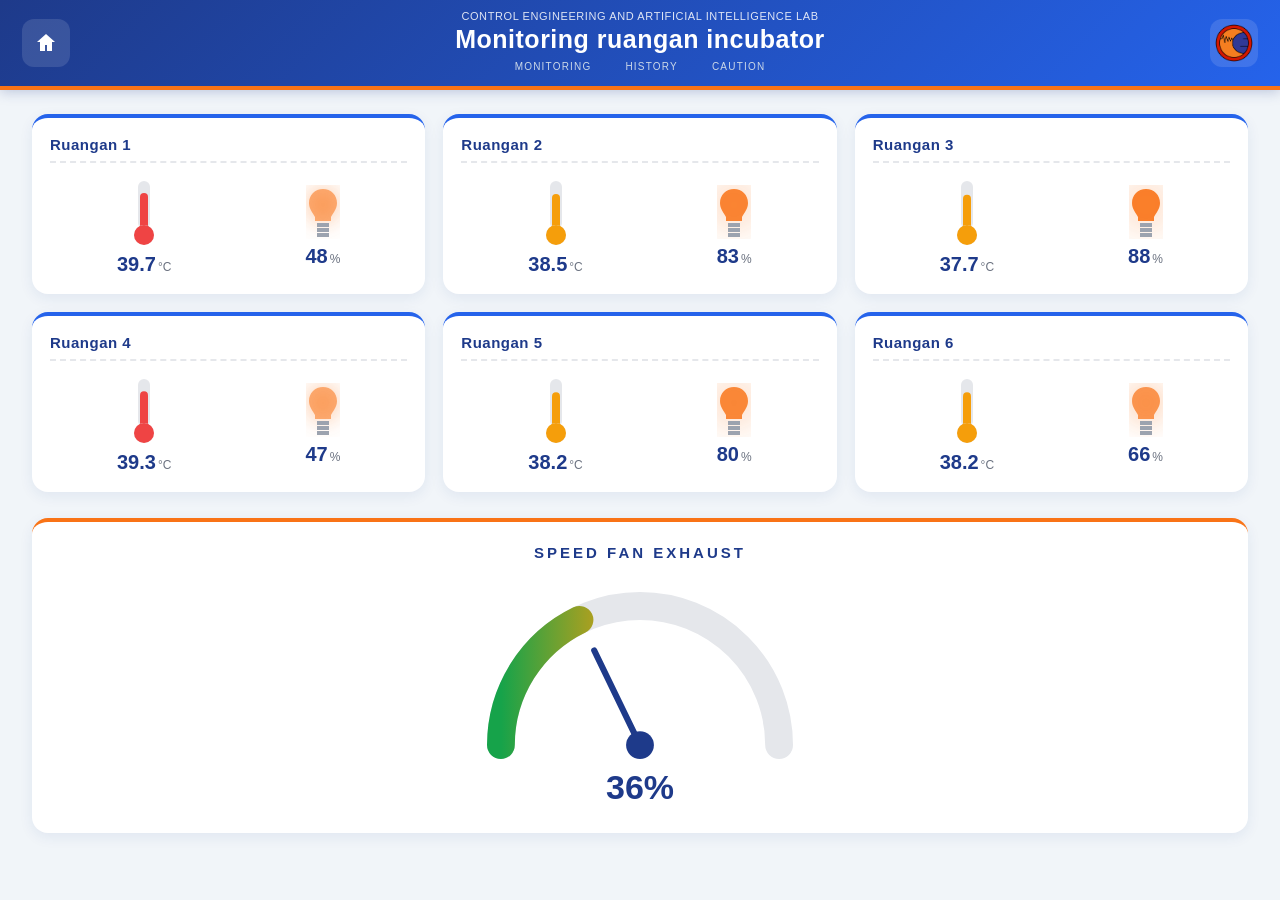
==== monitoring.html @ 45e11227 "Upload pertama INCUBATOR WEB" ====
<!DOCTYPE html>
<html lang="id">
<head>
<meta charset="UTF-8" />
<meta name="viewport" content="width=device-width, initial-scale=1.0" />
<title>Monitoring - Incubator</title>
<link rel="stylesheet" href="style.css" />
</head>
<body>

<header class="topbar">
  <div class="topbar-left">
    <a href="index.html" class="icon-btn" title="Home">
      <svg viewBox="0 0 24 24" width="24" height="24" fill="currentColor">
        <path d="M12 3l9 8h-3v9h-5v-6h-2v6H6v-9H3l9-8z"/>
      </svg>
    </a>
  </div>

  <div class="title-block">
    <p class="teks-1">Control Engineering and Artificial Intelligence Lab</p>
    <h1 class="teks-2">Monitoring ruangan incubator</h1>
    <nav class="teks-3">
      <a href="monitoring.html">Monitoring</a>
      <a href="riwayat.html">History</a>
      <a href="caution.html">Caution</a>
    </nav>
  </div>

  <div class="topbar-right">
    <a href="#" class="icon-btn lab-logo" title="Lab">
      <img src="assets/logo-cec.png" alt="LAB" />
    </a>
  </div>
</header>

<main class="content">

  <!-- Bar loading koneksi ESP -->
  <div class="conn-bar" id="connBar">
    <div class="spinner"></div>
    <span>Menunggu koneksi ESP...</span>
  </div>

  <!-- 6 kartu ruangan -->
  <section class="rooms-grid" id="roomsGrid"></section>

  <!-- Speedometer fan -->
  <section class="fan-section">
    <h3>SPEED FAN EXHAUST</h3>
    <div class="gauge-wrap">
      <svg viewBox="0 0 220 150" class="gauge">
        <defs>
          <linearGradient id="gaugeGrad" x1="0" y1="0" x2="1" y2="0">
            <stop offset="0%"   stop-color="#16a34a"/>
            <stop offset="50%"  stop-color="#f59e0b"/>
            <stop offset="100%" stop-color="#dc2626"/>
          </linearGradient>
        </defs>
        <path d="M20,110 A90,90 0 0 1 200,110" fill="none"
              stroke="#e5e7eb" stroke-width="18" stroke-linecap="round"/>
        <path id="gaugeArc" d="M20,110 A90,90 0 0 1 200,110" fill="none"
              stroke="url(#gaugeGrad)" stroke-width="18" stroke-linecap="round"
              stroke-dasharray="282.7" stroke-dashoffset="282.7"/>
        <line id="gaugeNeedle" x1="110" y1="110" x2="110" y2="42"
              stroke="#1e3a8a" stroke-width="4" stroke-linecap="round"/>
        <circle cx="110" cy="110" r="9" fill="#1e3a8a"/>
        <text id="fanText" x="110" y="145" text-anchor="middle"
              font-size="22" font-weight="800" fill="#1e3a8a">0%</text>
      </svg>
    </div>
  </section>

</main>

<script src="script.js"></script>
</body>
</html>
---- style.css ----
/* ========== RESET & VARIABEL ========== */
* { box-sizing: border-box; margin: 0; padding: 0; }

:root {
  --bg: #f1f5f9;
  --blue-dark: #1e3a8a;      
  --blue: #2563eb;           
  --blue-soft: #dbeafe;
  --orange: #f97316;         
  --orange-soft: #ffedd5;
  --accent: #fb923c;
  --text: #1f2937;
  --muted: #6b7280;
  --card: #ffffff;
  --green: #16a34a;
  --red: #dc2626;
  --yellow: #eab308;
}

body {
  font-family: 'Segoe UI', Roboto, sans-serif;
  background: var(--bg);
  color: var(--text);
  min-height: 100vh;
}

/* ============================================================
   TOP BAR — CSS GRID 3 KOLOM (JUDUL TEPAT DI TENGAH)
   ============================================================ */
.topbar {
  display: grid;
  grid-template-columns: minmax(0, 1fr) auto minmax(0, 1fr);  /* ← kiri & kanan selalu sama lebar */
  align-items: center;
  gap: 12px;
  padding: 10px 22px;
  background: linear-gradient(135deg, var(--blue-dark), var(--blue));
  color: #fff;
  box-shadow: 0 2px 12px rgba(30,58,138,0.25);
  border-bottom: 4px solid var(--orange);
  position: sticky; top: 0; z-index: 100;
}

.topbar-left {
  display: flex; align-items: center;
  justify-self: start;
  min-width: 0;                                /* ← izinkan mengecil */                            /* ← jangan melebar keluar */
}

.topbar-right {
  display: flex; align-items: center;
  justify-self: end;
  min-width: 0;
  overflow: hidden;
}

.icon-btn {
  display: flex; align-items: center; justify-content: center;
  width: 48px; height: 48px; border-radius: 12px;
  background: rgba(255,255,255,0.12); color: #fff;
  text-decoration: none; transition: 0.2s; flex-shrink: 0;
}
.icon-btn:hover { background: var(--orange); }

.lab-logo img {
  width: 44px; height: 44px;              /* sesuaikan ukuran logo */
  object-fit: contain;                    /* gambar tidak gepeng */
}

/* Status ESP */
.esp-status {
  display: flex; align-items: center; gap: 6px;
  background: rgba(0,0,0,0.25); padding: 6px 12px;
  border-radius: 20px; font-size: 11px; font-weight: 600;
  letter-spacing: 0.5px;
}
.esp-status .dot {
  width: 8px; height: 8px; border-radius: 50%;
  background: var(--red); box-shadow: 0 0 8px var(--red);
  animation: pulse 1.5s infinite;
}
.esp-status.online .dot {
  background: #22c55e; box-shadow: 0 0 8px #22c55e;
  animation: none;
}
@keyframes pulse {
  0%, 100% { opacity: 1; }
  50%      { opacity: 0.4; }
}

/* Blok judul (tengah) */
.title-block {
  text-align: center;
  line-height: 1.15;
  justify-self: center;
  max-width: 100%;
}
.teks-1 {
  font-size: 11px; letter-spacing: 0.6px; opacity: 0.85;
  text-transform: uppercase; margin-bottom: 2px; text-align: center;
}
.teks-2 {
  font-size: 25px; font-weight: 700; letter-spacing: 0.5px;
  color: #fff; margin: 2px 0 6px; text-align: center;
}
.teks-3 { display: flex; justify-content: center; gap: 22px; }
.teks-3 a {
  font-size: 10px; letter-spacing: 1.2px; text-transform: uppercase;
  color: #cbd8e8; text-decoration: none; padding: 2px 6px;
  border-bottom: 1.5px solid transparent; transition: 0.2s;
}
.teks-3 a:hover { color: var(--orange); border-bottom-color: var(--orange); }
.teks-3 a.active {
  color: var(--orange); border-bottom-color: var(--orange);
  font-weight: 700;
  text-shadow: 0 0 12px rgba(249,115,22,0.9);
}

/* ========== BLOK JUDUL (TENGAH) ========== */
.title-block {
  text-align: center;         /* ← INI yang benar, bukan "middle" */
  line-height: 1.15;
  justify-self: center;       /* pastikan grid menaruh di tengah */
  max-width: 100%;
}
.teks-1 {
  font-size: 11px; letter-spacing: 0.6px; opacity: 0.85;
  text-transform: uppercase; margin-bottom: 2px; text-align: center;
}
.teks-2 {
  font-size: 25px; font-weight: 700; letter-spacing: 0.5px;
  color: #fff; margin: 2px 0 6px; text-align: center;   
}
.teks-3 { display: flex; justify-content: center; gap: 22px; }
.teks-3 a {
  font-size: 10px; letter-spacing: 1.2px; text-transform: uppercase;
  color: #cbd8e8; text-decoration: none; padding: 2px 6px;
  border-bottom: 1.5px solid transparent; transition: 0.2s;
}
.teks-3 a:hover { color: var(--orange); border-bottom-color: var(--orange); }
.teks-3 a.active {
  color: var(--orange); border-bottom-color: var(--orange);
  font-weight: 700;
  text-shadow: 0 0 12px rgba(249,115,22,0.9);
  transform: scale(1.05);
}

/* ========== HOME: BAR JUDUL ========== */
.title-section {
  display: grid; grid-template-columns: 1fr 1fr 1fr; align-items: center;
  gap: 16px; padding: 14px 32px; background: #fff;
  border-bottom: 1px solid #e5e7eb;
}
.ts-left { font-size: 13px; color: var(--muted); }
.ts-left .label { font-weight: 700; color: var(--blue); }
.ts-center h2 {
  text-align: center; font-size: 18px; letter-spacing: 3px;
  color: var(--blue-dark); font-weight: 800;
}

/* ========== HOME: HERO CAROUSEL (FOTO KELOMPOK) ========== */
.hero {
  position: relative; height: 480px;
  margin: 24px; border-radius: 20px; overflow: hidden;
  box-shadow: 0 12px 32px rgba(30,58,138,0.25);
  border: 3px solid var(--orange);
}
.slide { position: absolute; inset: 0; }
.slide-bg {
  position: absolute; inset: -30px;   /* dilebihkan supaya blur tidak gelap di tepi */
  background-size: cover; background-position: center;
  filter: blur(2px) brightness(0.55) saturate(1.1);
  transform: scale(1.05);
  transition: background 0.6s ease;
}
/* Overlay gradient biru ke transparan untuk menonjolkan teks */
.slide::after {
  content: "";
  position: absolute; inset: 0;
  background: linear-gradient(90deg,
    rgba(30,58,138,0.85) 0%,
    rgba(30,58,138,0.55) 50%,
    rgba(30,58,138,0.25) 100%);
  z-index: 1;
}
.slide-content {
  position: relative; z-index: 2; color: #fff;
  padding: 60px; max-width: 900px; height: 100%;
  display: flex; flex-direction: column; justify-content: center;
  text-shadow: 0 2px 12px rgba(0,0,0,0.8);
}
.slide-content h3 {
  font-size: 34px; margin-bottom: 16px;
  text-shadow: 0 3px 14px rgba(0,0,0,0.9);
  border-left: 5px solid var(--orange);
  padding-left: 16px;
}
.slide-content p {
  font-size: 16px; line-height: 1.75;
  text-shadow: 0 2px 10px rgba(0,0,0,0.85);
  max-width: 720px;
}

.arrow {
  position: absolute; top: 50%; transform: translateY(-50%);
  z-index: 3;
  width: 54px; height: 54px;
  border: none;
  background: transparent;             /* ← hilangkan background */
  color: #ffffff;                       /* warna panah putih */
  font-size: 40px;                      /* ← perbesar panah */
  font-weight: 700;
  cursor: pointer;
  transition: 0.2s;
  text-shadow: 0 3px 10px rgba(0,0,0,0.9);  /* bayangan agar terlihat di foto */
  padding: 0;
  line-height: 1;
}
.arrow:hover {
  color: var(--orange);                 /* berubah orange saat hover */
  transform: translateY(-50%) scale(1.2);
}
.arrow.left { left: 0px; }
.arrow.right { right: 0px; }

.dots {
  position: absolute; bottom: 18px; left: 50%; transform: translateX(-50%);
  display: flex; gap: 10px; z-index: 3;
}
.dot {
  width: 11px; height: 11px; border-radius: 50%;
  background: rgba(255,255,255,0.5); cursor: pointer;
  transition: 0.2s; border: 2px solid transparent;
}
.dot.active {
  background: var(--orange); transform: scale(1.25);
  border-color: #fff;
}

/* ========== HOME: BAR ANGGOTA ========== */
.members-bar {
  background: #fff; margin: 0 24px 24px; padding: 22px 28px;
  border-radius: 16px; box-shadow: 0 4px 14px rgba(30,58,138,0.08);
  border-top: 4px solid var(--orange);
}
.members-bar h3 {
  color: var(--blue-dark); margin-bottom: 14px;
  font-size: 15px; letter-spacing: 1.5px; text-transform: uppercase;
}
.members-bar ul {
  list-style: none; display: grid; gap: 8px;
  grid-template-columns: repeat(auto-fit, minmax(240px, 1fr));
}
.members-bar li {
  font-size: 14px; padding: 10px 14px;
  background: var(--blue-soft); border-left: 4px solid var(--orange);
  border-radius: 8px;
}
.members-bar li b { color: var(--blue-dark); }

/* ========== KONTEN UMUM ========== */
.content { padding: 24px 32px; max-width: 1300px; margin: 0 auto; }

/* ========== MONITORING: CONN BAR ========== */
.conn-bar {
  display: flex; align-items: center; gap: 14px;
  background: var(--orange-soft); border: 2px solid var(--orange);
  color: #9a3412; padding: 14px 20px; border-radius: 12px;
  margin-bottom: 20px; font-weight: 700;
}
.conn-bar.hidden { display: none; }
.spinner {
  width: 22px; height: 22px; border: 3px solid var(--orange);
  border-top-color: transparent; border-radius: 50%;
  animation: spin 0.8s linear infinite;
}
@keyframes spin { to { transform: rotate(360deg); } }

/* ========== MONITORING: ROOMS GRID ========== */
.rooms-grid {
  display: grid; grid-template-columns: repeat(3, 1fr);
  gap: 18px; margin-bottom: 26px;
}
.room-card {
  background: #fff; border-radius: 16px; padding: 18px;
  box-shadow: 0 4px 14px rgba(30,58,138,0.08);
  border-top: 4px solid var(--blue);
  transition: 0.2s;
}
.room-card:hover {
  transform: translateY(-3px);
  box-shadow: 0 10px 24px rgba(30,58,138,0.15);
  border-top-color: var(--orange);
}
.room-head {
  font-size: 15px; font-weight: 800; color: var(--blue-dark);
  margin-bottom: 14px; padding-bottom: 8px;
  border-bottom: 2px dashed #e5e7eb; letter-spacing: 0.5px;
}
.room-body { display: flex; justify-content: space-around; align-items: center; }
.indicator { display: flex; flex-direction: column; align-items: center; gap: 6px; }
.ind-val { display: flex; align-items: baseline; gap: 2px; }
.ind-val .num { font-size: 20px; font-weight: 800; color: var(--blue-dark); }
.ind-val .unit { font-size: 12px; color: var(--muted); }
.thermo { width: 34px; height: 70px; }
.lamp { width: 34px; height: 54px; }

/* ========== MONITORING: FAN GAUGE ========== */
.fan-section {
  background: #fff; border-radius: 16px; padding: 22px;
  box-shadow: 0 4px 14px rgba(30,58,138,0.08);
  border-top: 4px solid var(--orange);
}
.fan-section h3 {
  text-align: center; color: var(--blue-dark);
  margin-bottom: 10px; font-size: 15px; letter-spacing: 3px; font-weight: 800;
}
.gauge-wrap { display: flex; justify-content: center; }
.gauge { width: 340px; max-width: 100%; height: 240px; }

/* ========== RIWAYAT ========== */
.filter-bar {
  background: #fff; border-radius: 14px; padding: 16px 20px;
  display: flex; flex-wrap: wrap; gap: 24px; align-items: center;
  margin-bottom: 20px; box-shadow: 0 4px 14px rgba(30,58,138,0.08);
  border-left: 5px solid var(--orange);
}
.filter-group { display: flex; align-items: center; gap: 10px; }
.filter-group label { font-weight: 700; color: var(--blue-dark); font-size: 14px; }
.filter-group select {
  padding: 8px 14px; border-radius: 8px; border: 2px solid var(--blue-soft);
  font-size: 14px; background: #f8fafc; cursor: pointer;
  color: var(--blue-dark); font-weight: 600;
}
.filter-group select:focus { outline: none; border-color: var(--orange); }
.date-buttons { display: flex; gap: 6px; flex-wrap: wrap; }
.date-btn {
  padding: 8px 14px; border-radius: 8px; border: 2px solid var(--blue-soft);
  background: #f8fafc; cursor: pointer; font-size: 13px; transition: 0.2s;
  color: var(--blue-dark); font-weight: 600;
}
.date-btn:hover { background: var(--blue-soft); border-color: var(--blue); }
.date-btn.active {
  background: var(--orange); color: #fff; border-color: var(--orange);
  box-shadow: 0 4px 12px rgba(249,115,22,0.4);
}

/* Ringkasan angka */
.summary-cards {
  display: grid; grid-template-columns: repeat(4, 1fr); gap: 14px;
  margin-bottom: 20px;
}
.sum-card {
  background: #fff; border-radius: 12px; padding: 14px 18px;
  box-shadow: 0 4px 14px rgba(30,58,138,0.08);
  border-left: 5px solid var(--blue);
}
.sum-card .lbl {
  font-size: 11px; letter-spacing: 1px; text-transform: uppercase;
  color: var(--muted); margin-bottom: 4px; font-weight: 700;
}
.sum-card .val {
  font-size: 22px; font-weight: 800; color: var(--blue-dark);
}
.sum-card.warm { border-left-color: var(--red); }
.sum-card.warm .val { color: var(--red); }
.sum-card.cool { border-left-color: var(--blue); }
.sum-card.light { border-left-color: var(--orange); }
.sum-card.light .val { color: var(--orange); }

/* Chart */
.chart-wrap {
  background: #fff; border-radius: 16px; padding: 22px;
  box-shadow: 0 4px 14px rgba(30,58,138,0.08);
  margin-bottom: 20px;
  border-top: 4px solid var(--blue);
}
.chart-wrap h3 { color: var(--blue-dark); margin-bottom: 14px; }
.chart-canvas-box { position: relative; height: 340px; }

/* Tabel data */
.table-wrap {
  background: #fff; border-radius: 16px; padding: 22px;
  box-shadow: 0 4px 14px rgba(30,58,138,0.08);
  border-top: 4px solid var(--orange);
}
.table-wrap h3 { color: var(--blue-dark); margin-bottom: 14px; }
.table-scroll { max-height: 420px; overflow-y: auto; border-radius: 10px; }
.data-table {
  width: 100%; border-collapse: collapse; font-size: 13px;
}
.data-table thead {
  position: sticky; top: 0; background: var(--blue-dark); color: #fff;
  z-index: 2;
}
.data-table th, .data-table td {
  padding: 10px 14px; text-align: left; border-bottom: 1px solid #e5e7eb;
}
.data-table tbody tr:nth-child(even) { background: #f8fafc; }
.data-table tbody tr:hover { background: var(--blue-soft); }
.badge {
  
  padding: 3px 10px; border-radius: 12px;
  font-size: 11px; font-weight: 700;
}
.badge.ok    { background: #dcfce7; color: #166534; }
.badge.warn  { background: #fef3c7; color: #92400e; }
.badge.danger{ background: #fee2e2; color: #991b1b; }

/* ========== CAUTION ========== */
.page-title { color: var(--blue-dark); margin-bottom: 6px; }
.page-sub { color: var(--muted); font-size: 14px; margin-bottom: 20px; }
.caution-grid {
  display: grid; grid-template-columns: repeat(2, 1fr); gap: 16px;
}
.warn-card {
  padding: 18px 20px; border-radius: 14px;
  display: flex; align-items: center; gap: 16px;
  box-shadow: 0 4px 14px rgba(0,0,0,0.08);
  animation: shakeIn 0.5s ease;
}
@keyframes shakeIn {
  0%   { opacity: 0; transform: translateX(-12px); }
  100% { opacity: 1; transform: translateX(0); }
}
.warn-card.danger { background: #fee2e2; border-left: 6px solid #dc2626; }
.warn-card.warn   { background: #fef3c7; border-left: 6px solid #f59e0b; }
.warn-emoji { font-size: 36px; }
.warn-info strong { display: block; font-size: 16px; margin-bottom: 4px; color: #1f2937; }
.warn-info span { font-size: 13px; color: #444; }

.no-warning {
  grid-column: 1 / -1;
  background: #fff; border-radius: 16px; padding: 60px 30px;
  text-align: center;
  box-shadow: 0 4px 14px rgba(30,58,138,0.08);
  border: 2px dashed var(--blue-soft);
}
.no-warning .ok-icon { font-size: 60px; margin-bottom: 12px; }
.no-warning p { color: var(--muted); font-size: 16px; font-weight: 600; }
.no-warning.waiting {
  border: 2px dashed var(--orange);
  background: var(--orange-soft);
}
.no-warning.waiting .ok-icon {
  animation: pulse 1.5s infinite;
}
.no-warning.waiting p {
  color: #9a3412;
}
/* ========== HOME: MONITORING INSTAN ========== */
.instant-monitor {
  background: #fff;
  margin: 0 24px 24px;
  padding: 22px 28px;
  border-radius: 16px;
  box-shadow: 0 4px 14px rgba(30,58,138,0.08);
  border-top: 4px solid var(--orange);
}

.im-header {
  display: flex;
  justify-content: space-between;
  align-items: center;
  margin-bottom: 16px;
  flex-wrap: wrap;
  gap: 8px;
}

.im-header h3 {
  color: var(--blue-dark);
  font-size: 15px;
  letter-spacing: 1.5px;
  text-transform: uppercase;
}

.im-badge {
  font-size: 11px;
  font-weight: 700;
  padding: 5px 12px;
  border-radius: 20px;
  background: #dcfce7;
  color: #166534;
  letter-spacing: 0.5px;
  transition: 0.2s;
}
.im-badge.waiting { background: var(--orange-soft); color: #9a3412; }
.im-badge.danger  { background: #fee2e2; color: #991b1b; animation: pulse 1.5s infinite; }

.im-stats {
  display: grid;
  grid-template-columns: repeat(4, 1fr);
  gap: 12px;
  margin-bottom: 16px;
}

.im-stat {
  background: var(--blue-soft);
  border-radius: 10px;
  padding: 10px 14px;
  display: flex;
  flex-direction: column;
  border-left: 4px solid var(--blue);
}
.im-stat.warn { background: #fef3c7; border-left-color: var(--yellow); }

.im-stat-label {
  font-size: 10px;
  letter-spacing: 1px;
  text-transform: uppercase;
  color: var(--muted);
  font-weight: 700;
}

.im-stat-val {
  font-size: 22px;
  font-weight: 800;
  color: var(--blue-dark);
  margin-top: 2px;
  line-height: 1.1;
}
.im-stat-val.small { font-size: 14px; color: var(--muted); }

.im-rooms {
  display: grid;
  grid-template-columns: repeat(6, 1fr);
  gap: 10px;
  margin-bottom: 14px;
}

.im-room {
  background: #f8fafc;
  border: 1px solid #e5e7eb;
  border-top: 3px solid var(--status, #22c55e);
  border-radius: 12px;
  padding: 10px 10px 12px;
  text-decoration: none;
  color: inherit;
  transition: 0.2s;
  display: block;
}
.im-room:hover {
  transform: translateY(-2px);
  box-shadow: 0 6px 16px rgba(30,58,138,0.12);
  border-color: var(--status, #22c55e);
}

.im-room-head {
  display: flex;
  justify-content: space-between;
  align-items: center;
  margin-bottom: 6px;
}

.im-room-name {
  font-size: 11px;
  font-weight: 800;
  color: var(--blue-dark);
  letter-spacing: 0.5px;
}

.im-room-dot {
  width: 8px; height: 8px; border-radius: 50%;
  background: var(--status, #22c55e);
  box-shadow: 0 0 6px var(--status, #22c55e);
}

.im-room-temp {
  font-size: 18px;
  font-weight: 800;
  color: var(--status, var(--blue-dark));
  margin-bottom: 2px;
  line-height: 1.1;
}

.im-room-light {
  font-size: 11px;
  color: var(--muted);
  font-weight: 600;
}

.im-link {
  display: inline-block;
  color: var(--blue);
  font-weight: 700;
  font-size: 13px;
  text-decoration: none;
  padding: 6px 0;
  transition: 0.2s;
}
.im-link:hover { color: var(--orange); transform: translateX(4px); }
/* ============================================================
   RESPONSIVE KHUSUS HP
   ============================================================ */
@media (max-width: 640px) {
  .instant-monitor {
  margin: 0 12px 12px;
  padding: 16px 18px;
}
.im-stats {
  grid-template-columns: 1fr 1fr;
  gap: 8px;
}
.im-stat-val { font-size: 18px; }
.im-rooms {
  grid-template-columns: repeat(3, 1fr);
  gap: 8px;
}
.im-room { padding: 8px; }
.im-room-temp { font-size: 15px; }

  /* --- Topbar lebih rapat --- */
  .topbar {
    padding: 8px 10px;
    gap: 8px;
    border-bottom-width: 3px;
  }

  /* --- Ikon Home lebih kecil --- */
  .icon-btn {
    width: 34px;
    height: 34px;
    border-radius: 8px;
  }
  .icon-btn svg {
    width: 18px;
    height: 18px;
  }

  /* --- Logo Lab tetap tampil, ukuran pas --- */
  .lab-logo img {
    width: 34px;
    height: 34px;
    object-fit: contain;
  }
  .lab-logo b {
    font-size: 11px;
    color: #fb923c;
  }

 

  /* --- Judul lebih ringkas --- */
  .title-block {
    line-height: 1.05;
    min-width: 0;
  }
  .teks-1 {
    font-size: 7.5px;
    letter-spacing: 0.2px;
    margin-bottom: 1px;
    opacity: 0.75;
  }
  .teks-2 {
    font-size: 13px;
    letter-spacing: 0.2px;
    margin: 1px 0 3px;
    font-weight: 700;
  }

  /* --- Nav menu lebih kecil & rapat --- */
  .teks-3 {
    gap: 10px;
    margin-top: 1px;
  }
  .teks-3 a {
    font-size: 8.5px;
    letter-spacing: 0.5px;
    padding: 1px 3px;
  }

  /* --- Khusus halaman lain (jika ada) --- */
  .title-section {
    grid-template-columns: 1fr;
    text-align: center;
    gap: 4px;
    padding: 10px 16px;
  }
  .ts-center h2 {
    font-size: 14px;
    letter-spacing: 2px;
  }
  .ts-left { font-size: 11px; }

  .content { padding: 14px; }
  .rooms-grid { grid-template-columns: 1fr; }
  .summary-cards { grid-template-columns: 1fr 1fr; }
  .caution-grid { grid-template-columns: 1fr; }
  .hero { height: 380px; margin: 12px; }
  .slide-content { padding: 28px 20px; }
  .slide-content h3 { font-size: 20px; }
  .slide-content p { font-size: 13px; line-height: 1.6; }
  .members-bar { margin: 0 12px 12px; padding: 16px 18px; }
  .arrow { font-size: 30px; width: 40px; height: 40px; }
  .arrow.left { left: 6px; }
  .arrow.right { right: 6px; }
}
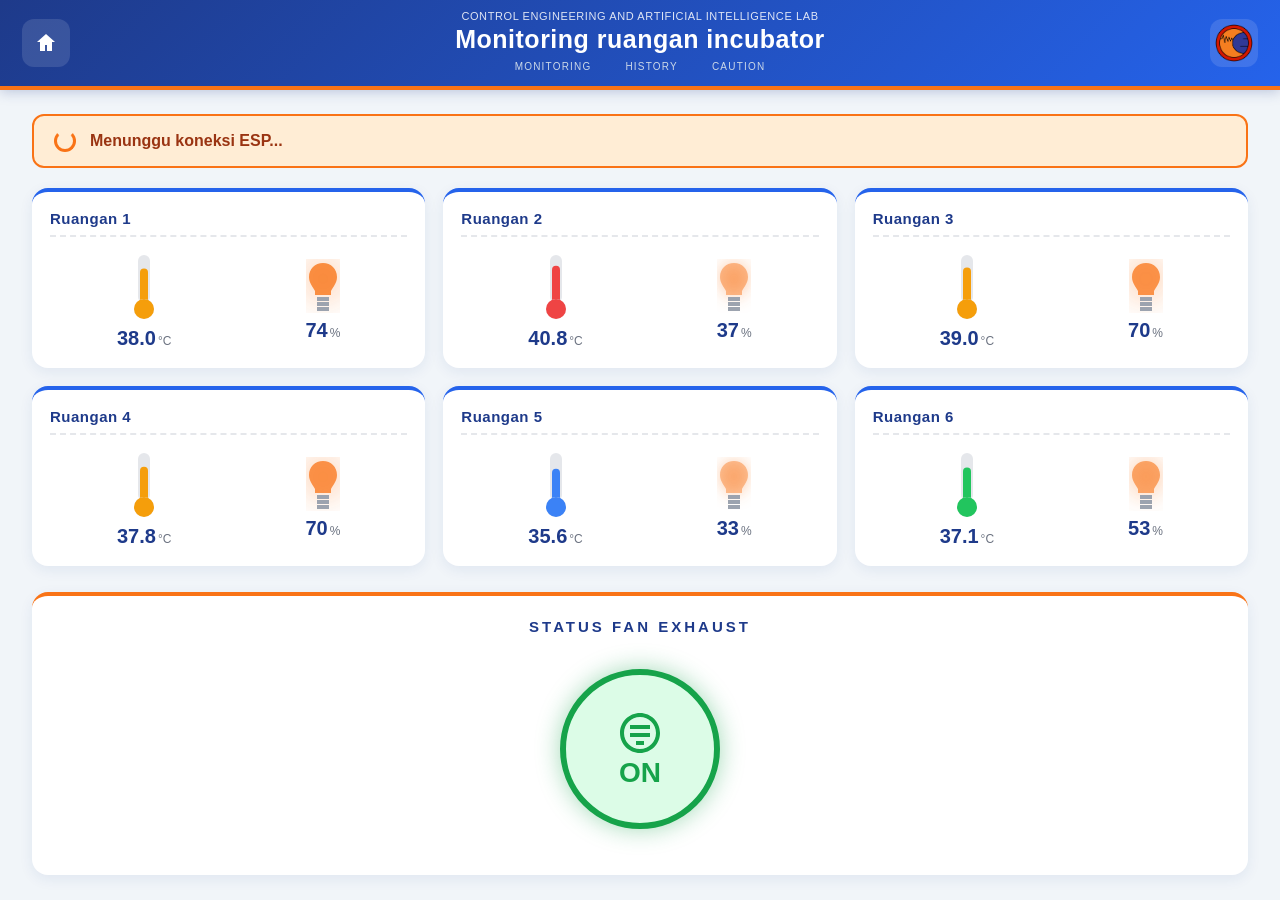
==== commit 92f4fbeb: "Memperbarui website" ====
--- a/monitoring.html
+++ b/monitoring.html
@@ -45,29 +45,16 @@
   <!-- 6 kartu ruangan -->
   <section class="rooms-grid" id="roomsGrid"></section>
 
-  <!-- Speedometer fan -->
+   <!-- Status Fan (ON/OFF) -->
   <section class="fan-section">
-    <h3>SPEED FAN EXHAUST</h3>
-    <div class="gauge-wrap">
-      <svg viewBox="0 0 220 150" class="gauge">
-        <defs>
-          <linearGradient id="gaugeGrad" x1="0" y1="0" x2="1" y2="0">
-            <stop offset="0%"   stop-color="#16a34a"/>
-            <stop offset="50%"  stop-color="#f59e0b"/>
-            <stop offset="100%" stop-color="#dc2626"/>
-          </linearGradient>
-        </defs>
-        <path d="M20,110 A90,90 0 0 1 200,110" fill="none"
-              stroke="#e5e7eb" stroke-width="18" stroke-linecap="round"/>
-        <path id="gaugeArc" d="M20,110 A90,90 0 0 1 200,110" fill="none"
-              stroke="url(#gaugeGrad)" stroke-width="18" stroke-linecap="round"
-              stroke-dasharray="282.7" stroke-dashoffset="282.7"/>
-        <line id="gaugeNeedle" x1="110" y1="110" x2="110" y2="42"
-              stroke="#1e3a8a" stroke-width="4" stroke-linecap="round"/>
-        <circle cx="110" cy="110" r="9" fill="#1e3a8a"/>
-        <text id="fanText" x="110" y="145" text-anchor="middle"
-              font-size="22" font-weight="800" fill="#1e3a8a">0%</text>
-      </svg>
+    <h3>STATUS FAN EXHAUST</h3>
+    <div class="fan-status-wrap">
+      <div id="fanStatus" class="fan-status off">
+        <svg viewBox="0 0 24 24" width="48" height="48" fill="currentColor">
+          <path d="M12 2C6.48 2 2 6.48 2 12s4.48 10 10 10 10-4.48 10-10S17.52 2 12 2zm0 18c-4.41 0-8-3.59-8-8s3.59-8 8-8 8 3.59 8 8-3.59 8-8 8zm-2-4h4v2h-4v-2zm-3-4h10v2H7v-2zm0-4h10v2H7V8z"/>
+        </svg>
+        <span id="fanText">OFF</span>
+      </div>
     </div>
   </section>
 
--- a/style.css
+++ b/style.css
@@ -588,6 +588,54 @@
   transition: 0.2s;
 }
 .im-link:hover { color: var(--orange); transform: translateX(4px); }
+/* ========== FAN ON/OFF INDIKATOR ========== */
+.fan-status-wrap {
+  display: flex;
+  justify-content: center;
+  align-items: center;
+  padding: 24px 0;
+}
+
+.fan-status {
+  display: flex;
+  flex-direction: column;
+  align-items: center;
+  justify-content: center;
+  width: 160px;
+  height: 160px;
+  border-radius: 50%;
+  font-size: 28px;
+  font-weight: 800;
+  transition: all 0.4s ease;
+  border: 6px solid;
+}
+
+/* Kondisi ON (Menyala) */
+.fan-status.on {
+  border-color: #16a34a; /* Hijau */
+  color: #16a34a;
+  background: #dcfce7;
+  box-shadow: 0 0 24px rgba(22, 163, 74, 0.4);
+}
+.fan-status.on svg {
+  animation: spinFan 1.5s linear infinite; /* Animasi kipas berputar */
+}
+
+/* Kondisi OFF (Mati) */
+.fan-status.off {
+  border-color: #dc2626; /* Merah */
+  color: #dc2626;
+  background: #fee2e2;
+  box-shadow: 0 0 24px rgba(220, 38, 38, 0.2);
+}
+.fan-status.off svg {
+  animation: none;
+  opacity: 0.5;
+}
+
+@keyframes spinFan {
+  100% { transform: rotate(360deg); }
+}
 /* ============================================================
    RESPONSIVE KHUSUS HP
    ============================================================ */
